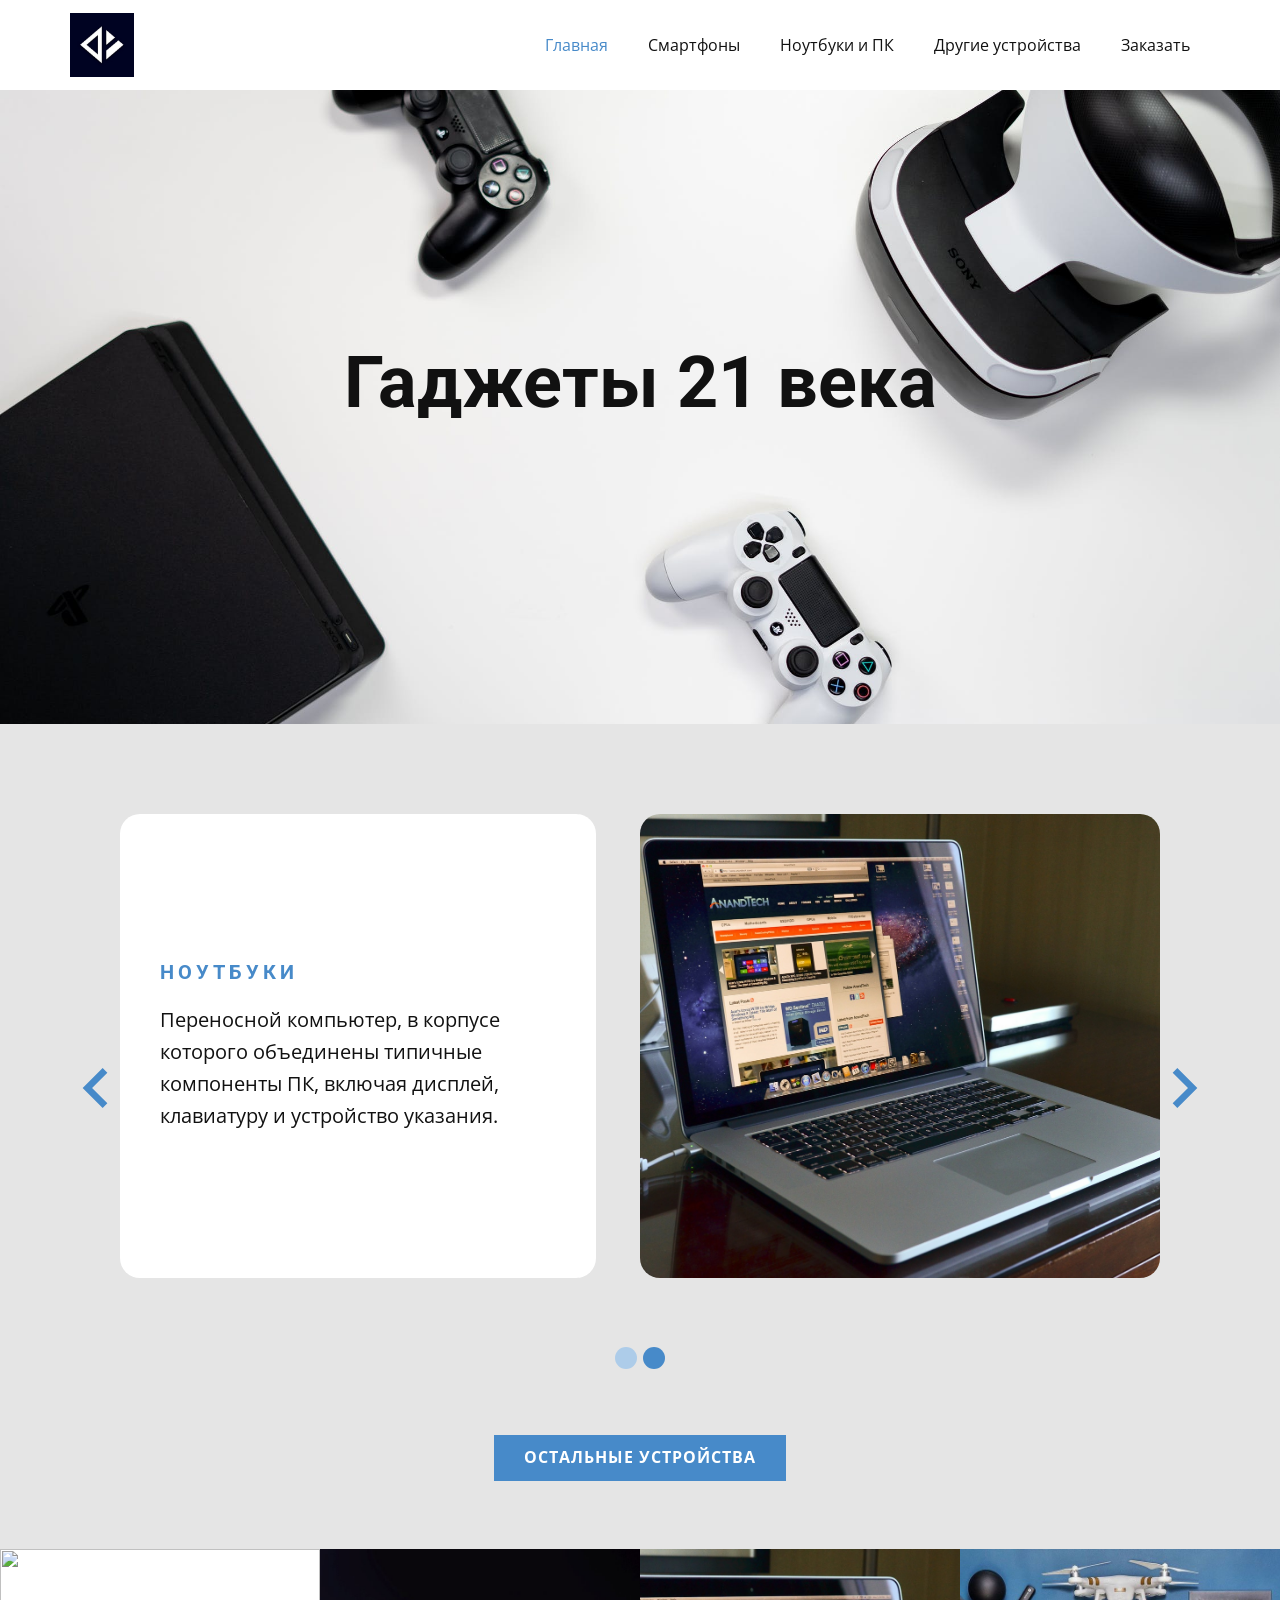
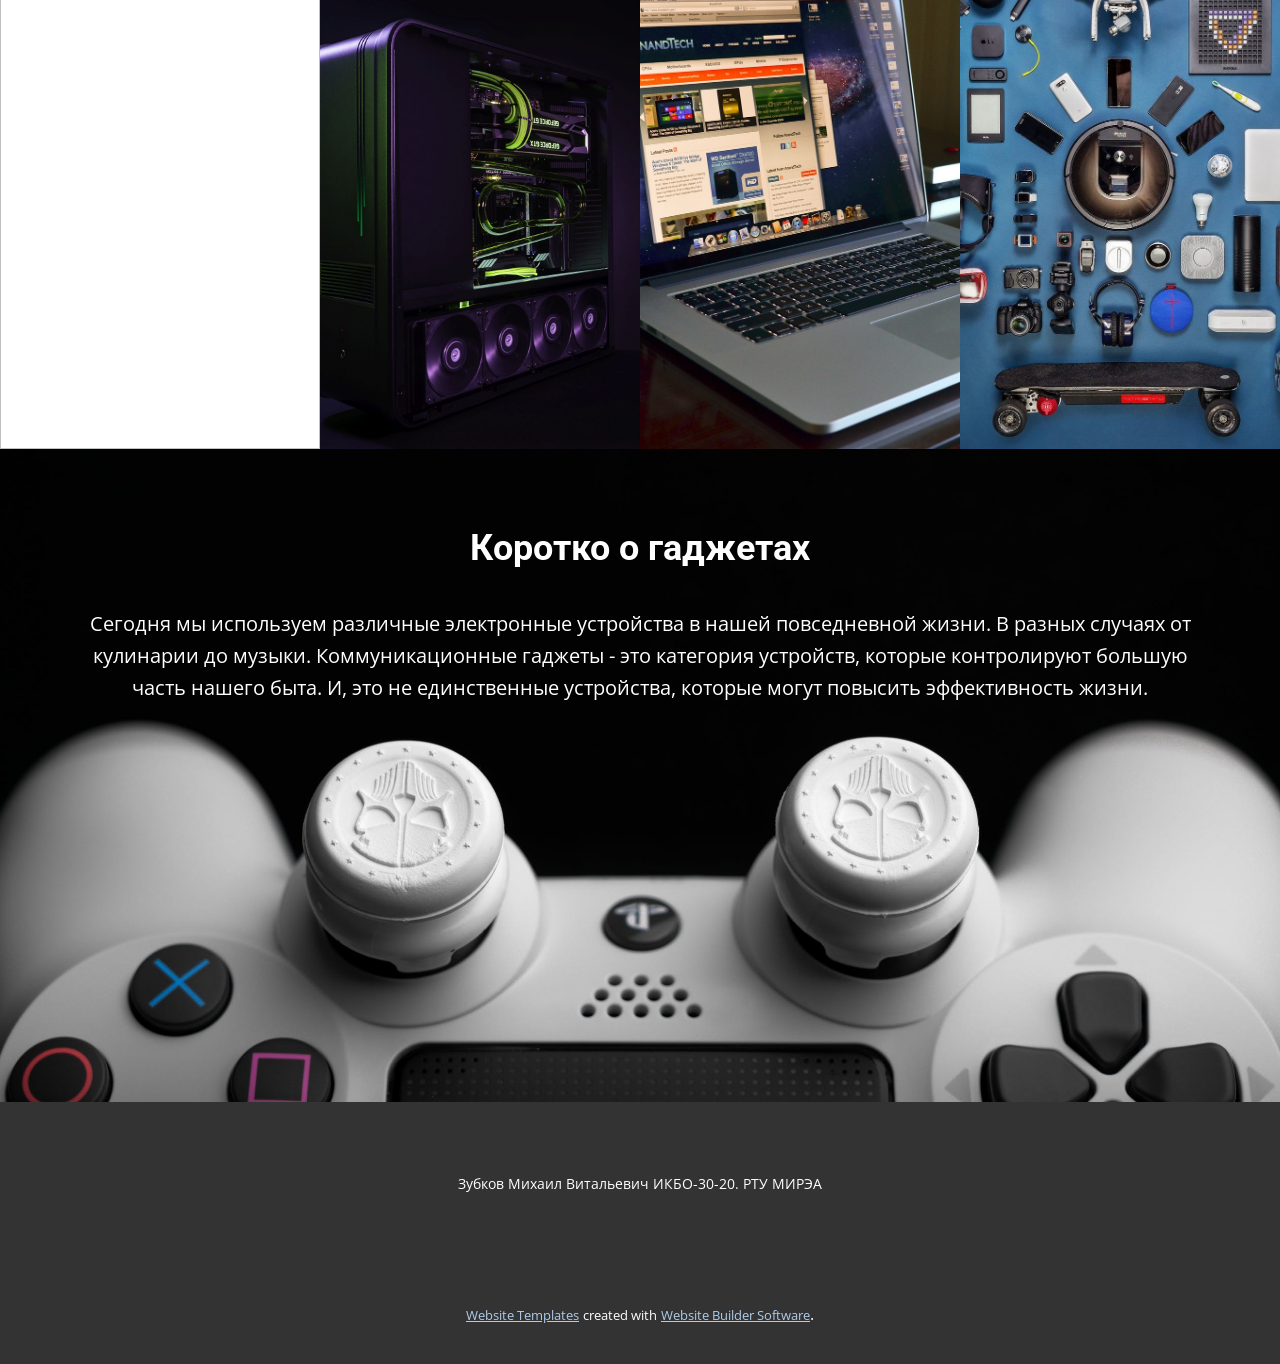
==== index.html @ f26ef7a9 "Make Site" ====
<!DOCTYPE html>
<html style="font-size: 16px;">
  <head>
    <meta name="viewport" content="width=device-width, initial-scale=1.0">
    <meta charset="utf-8">
    <meta name="keywords" content="Sign up and get fresh loot for popular games plus more, Our Story, Innovation in the gameindustry, Sign up and get fresh loot for popular games plus more, Game Gadgets, INTUITIVE, Download games and play free games every month.">
    <meta name="description" content="">
    <meta name="page_type" content="np-template-header-footer-from-plugin">
    <title>Главная</title>
    <link rel="stylesheet" href="nicepage.css" media="screen">
<link rel="stylesheet" href="Главная.css" media="screen">
    <script class="u-script" type="text/javascript" src="jquery.js" defer=""></script>
    <script class="u-script" type="text/javascript" src="nicepage.js" defer=""></script>
    <meta name="generator" content="Nicepage 4.0.3, nicepage.com">
    <link id="u-theme-google-font" rel="stylesheet" href="https://fonts.googleapis.com/css?family=Roboto:100,100i,300,300i,400,400i,500,500i,700,700i,900,900i|Open+Sans:300,300i,400,400i,600,600i,700,700i,800,800i">
    
    
    
    
    
    <script type="application/ld+json">{
		"@context": "http://schema.org",
		"@type": "Organization",
		"name": "",
		"logo": "images/MCTCVtNaCW6BbyiQyckxBPMwYhmwpcQS8bOUySHc8Q4OE2UVmwVtZSQzwDUkNX-sAagxTbqT9WUX7rdBka9RyM16.jpg"
}</script>
    <meta name="theme-color" content="#478ac9">
    <meta property="og:title" content="Главная">
    <meta property="og:type" content="website">
  </head>
  <body data-home-page="Главная.html" data-home-page-title="Главная" class="u-body"><header class="u-clearfix u-custom-color-1 u-header u-header" id="sec-bc69"><div class="u-clearfix u-sheet u-sheet-1">
        <a href="https://nicepage.com" class="u-image u-logo u-image-1" data-image-width="200" data-image-height="200">
          <img src="images/MCTCVtNaCW6BbyiQyckxBPMwYhmwpcQS8bOUySHc8Q4OE2UVmwVtZSQzwDUkNX-sAagxTbqT9WUX7rdBka9RyM16.jpg" class="u-logo-image u-logo-image-1">
        </a>
        <nav class="u-menu u-menu-dropdown u-offcanvas u-menu-1">
          <div class="menu-collapse" style="font-size: 1rem; letter-spacing: 0px;">
            <a class="u-button-style u-custom-left-right-menu-spacing u-custom-padding-bottom u-custom-top-bottom-menu-spacing u-nav-link u-text-active-palette-1-base u-text-hover-palette-2-base" href="#">
              <svg><use xmlns:xlink="http://www.w3.org/1999/xlink" xlink:href="#menu-hamburger"></use></svg>
              <svg version="1.1" xmlns="http://www.w3.org/2000/svg" xmlns:xlink="http://www.w3.org/1999/xlink"><defs><symbol id="menu-hamburger" viewBox="0 0 16 16" style="width: 16px; height: 16px;"><rect y="1" width="16" height="2"></rect><rect y="7" width="16" height="2"></rect><rect y="13" width="16" height="2"></rect>
</symbol>
</defs></svg>
            </a>
          </div>
          <div class="u-custom-menu u-nav-container">
            <ul class="u-nav u-unstyled u-nav-1"><li class="u-nav-item"><a class="u-button-style u-nav-link u-text-active-palette-1-base u-text-hover-palette-2-base" href="Главная.html" style="padding: 10px 20px;">Главная</a>
</li><li class="u-nav-item"><a class="u-button-style u-nav-link u-text-active-palette-1-base u-text-hover-palette-2-base" href="Смартфоны.html" style="padding: 10px 20px;">Смартфоны</a>
</li><li class="u-nav-item"><a class="u-button-style u-nav-link u-text-active-palette-1-base u-text-hover-palette-2-base" href="Ноутбуки-и-ПК.html" style="padding: 10px 20px;">Ноутбуки и ПК</a>
</li><li class="u-nav-item"><a class="u-button-style u-nav-link u-text-active-palette-1-base u-text-hover-palette-2-base" href="Другие-устройства.html" style="padding: 10px 20px;">Другие устройства</a>
</li><li class="u-nav-item"><a class="u-button-style u-nav-link u-text-active-palette-1-base u-text-hover-palette-2-base" href="Заказать.html" style="padding: 10px 20px;">Заказать</a>
</li></ul>
          </div>
          <div class="u-custom-menu u-nav-container-collapse">
            <div class="u-black u-container-style u-inner-container-layout u-opacity u-opacity-95 u-sidenav">
              <div class="u-inner-container-layout u-sidenav-overflow">
                <div class="u-menu-close"></div>
                <ul class="u-align-center u-nav u-popupmenu-items u-unstyled u-nav-2"><li class="u-nav-item"><a class="u-button-style u-nav-link" href="Главная.html" style="padding: 10px 20px;">Главная</a>
</li><li class="u-nav-item"><a class="u-button-style u-nav-link" href="Смартфоны.html" style="padding: 10px 20px;">Смартфоны</a>
</li><li class="u-nav-item"><a class="u-button-style u-nav-link" href="Ноутбуки-и-ПК.html" style="padding: 10px 20px;">Ноутбуки и ПК</a>
</li><li class="u-nav-item"><a class="u-button-style u-nav-link" href="Другие-устройства.html" style="padding: 10px 20px;">Другие устройства</a>
</li><li class="u-nav-item"><a class="u-button-style u-nav-link" href="Заказать.html" style="padding: 10px 20px;">Заказать</a>
</li></ul>
              </div>
            </div>
            <div class="u-black u-menu-overlay u-opacity u-opacity-70"></div>
          </div>
        </nav>
      </div></header>
    <section class="skrollable u-align-center u-clearfix u-image u-section-1" id="carousel_d30c" data-image-width="2250" data-image-height="1500">
      <div class="u-clearfix u-sheet u-sheet-1">
        <h2 class="u-text u-text-1">Гаджеты 21 века</h2>
      </div>
    </section>
    <section class="u-clearfix u-grey-10 u-section-2" id="carousel_ef70">
      <div class="u-clearfix u-sheet u-valign-middle-md u-valign-middle-sm u-valign-middle-xs u-valign-top-lg u-valign-top-xl u-sheet-1">
        <div id="carousel-8d1d" data-interval="3000" data-u-ride="carousel" class="u-carousel u-expanded-width u-slider u-slider-1">
          <ol class="u-absolute-hcenter u-carousel-indicators u-carousel-indicators-1">
            <li data-u-target="#carousel-8d1d" class="u-active u-active-palette-1-base u-hover-palette-1-base u-palette-1-light-2 u-shape-circle" data-u-slide-to="0" style="width: 22px; height: 22px;"></li>
            <li data-u-target="#carousel-8d1d" class="u-active-palette-1-base u-hover-palette-1-base u-palette-1-light-2 u-shape-circle" data-u-slide-to="1" style="width: 22px; height: 22px;"></li>
          </ol>
          <div class="u-carousel-inner" role="listbox">
            <div class="u-active u-carousel-item u-container-style u-slide">
              <div class="u-container-layout u-container-layout-1">
                <div class="u-align-center-md u-align-center-sm u-align-center-xs u-align-left-lg u-align-left-xl u-container-style u-expanded-width-md u-expanded-width-sm u-expanded-width-xs u-group u-radius-20 u-shape-round u-white u-group-1">
                  <div class="u-container-layout u-valign-middle u-container-layout-2">
                    <h3 class="u-text u-text-palette-1-base u-text-1">Телефоны</h3>
                    <p class="u-text u-text-2">Это аппарат, в котором функции сотовой связи сочетаются с функциями компьютера. Это умный телефон с функциями карманного компьютера.</p>
                  </div>
                </div>
                <img src="images/EE79bsfWsAcn0lu.jpg" alt="" class="u-expanded-width-md u-expanded-width-sm u-expanded-width-xs u-image u-image-round u-radius-20 u-image-1" data-image-width="1236" data-image-height="1600" data-href="Смартфоны.html" data-page-id="4600983">
              </div>
            </div>
            <div class="u-carousel-item u-container-style u-expanded-width u-slide">
              <div class="u-container-layout u-container-layout-3">
                <div class="u-align-center-md u-align-center-sm u-align-center-xs u-align-left-lg u-align-left-xl u-container-style u-expanded-width-md u-expanded-width-sm u-expanded-width-xs u-group u-radius-20 u-shape-round u-white u-group-2">
                  <div class="u-container-layout u-valign-middle u-container-layout-4">
                    <h3 class="u-text u-text-palette-1-base u-text-3">Ноутбуки</h3>
                    <p class="u-text u-text-4"> Переносной компьютер, в корпусе которого объединены типичные компоненты ПК, включая дисплей, клавиатуру и устройство указания.</p>
                  </div>
                </div>
                <img src="images/DSC_7407.jpg" alt="" class="u-expanded-width-md u-expanded-width-sm u-expanded-width-xs u-image u-image-round u-radius-20 u-image-2" data-image-width="1600" data-image-height="1059" data-href="Ноутбуки-и-ПК.html" data-page-id="82889008">
              </div>
            </div>
          </div>
          <a class="u-absolute-vcenter u-carousel-control u-carousel-control-prev u-spacing-5 u-text-palette-1-base u-carousel-control-1" href="#carousel-8d1d" role="button" data-u-slide="prev">
            <span aria-hidden="true">
              <svg viewBox="0 0 256 256"><g><polygon points="207.093,30.187 176.907,0 48.907,128 176.907,256 207.093,225.813 109.28,128"></polygon>
</g></svg>
            </span>
            <span class="sr-only">
              <svg viewBox="0 0 256 256"><g><polygon points="207.093,30.187 176.907,0 48.907,128 176.907,256 207.093,225.813 109.28,128"></polygon>
</g></svg>
            </span>
          </a>
          <a class="u-absolute-vcenter u-carousel-control u-carousel-control-next u-spacing-5 u-text-palette-1-base u-carousel-control-2" href="#carousel-8d1d" role="button" data-u-slide="next">
            <span aria-hidden="true">
              <svg viewBox="0 0 306 306"><g id="chevron-right"><polygon points="94.35,0 58.65,35.7 175.95,153 58.65,270.3 94.35,306 247.35,153"></polygon>
</g></svg>
            </span>
            <span class="sr-only">
              <svg viewBox="0 0 306 306"><g id="chevron-right"><polygon points="94.35,0 58.65,35.7 175.95,153 58.65,270.3 94.35,306 247.35,153"></polygon>
</g></svg>
            </span>
          </a>
        </div>
        <a href="Другие-устройства.html" data-page-id="16769671" class="u-align-center u-btn u-button-style u-hover-white u-palette-1-base u-btn-1">Остальные устройства</a>
      </div>
    </section>
    <section class="u-clearfix u-section-3" id="carousel_8992">
      <div class="u-expanded-width u-gallery u-layout-grid u-lightbox u-no-transition u-show-text-on-hover u-gallery-1">
        <div class="u-gallery-inner u-gallery-inner-1">
          <div class="u-effect-fade u-gallery-item" data-href="Смартфоны.html" data-page-id="4600983">
            <div class="u-back-slide" data-image-width="1391" data-image-height="1800">
              <img class="u-back-image u-expanded" src="https://pbs.twimg.com/media/EE79bsfWsAcn0lu.jpg:large">
            </div>
            <div class="u-over-slide u-shading u-over-slide-1">
              <h3 class="u-gallery-heading"></h3>
              <p class="u-gallery-text"></p>
            </div>
          </div>
          <div class="u-effect-fade u-gallery-item u-gallery-item-2" data-href="Ноутбуки-и-ПК.html" data-page-id="82889008">
            <div class="u-back-slide" data-image-width="2000" data-image-height="1500">
              <img class="u-back-image u-expanded" src="images/mbx-open.jpg">
            </div>
            <div class="u-over-slide u-shading u-over-slide-2">
              <h3 class="u-gallery-heading"></h3>
              <p class="u-gallery-text"></p>
            </div>
          </div>
          <div class="u-effect-fade u-gallery-item u-gallery-item-3" data-href="Ноутбуки-и-ПК.html" data-page-id="82889008">
            <div class="u-back-slide" data-image-width="1900" data-image-height="1258">
              <img class="u-back-image u-expanded" src="images/DSC_7407.jpg">
            </div>
            <div class="u-over-slide u-shading u-over-slide-3">
              <h3 class="u-gallery-heading"></h3>
              <p class="u-gallery-text"></p>
            </div>
          </div>
          <div class="u-effect-fade u-gallery-item" data-href="Другие-устройства.html" data-page-id="16769671">
            <div class="u-back-slide" data-image-width="1920" data-image-height="1280">
              <img class="u-back-image u-expanded" src="images/1550339761801.jpg">
            </div>
            <div class="u-over-slide u-shading u-over-slide-4">
              <h3 class="u-gallery-heading"></h3>
              <p class="u-gallery-text"></p>
            </div>
          </div>
        </div>
      </div>
    </section>
    <section class="u-align-center u-clearfix u-image u-section-4" id="carousel_924d" data-image-width="2520" data-image-height="1418">
      <div class="u-clearfix u-sheet u-sheet-1">
        <h2 class="u-text u-text-body-alt-color u-text-1">Коротко о гаджетах</h2>
        <p class="u-text u-text-white u-text-2"> Сегодня мы используем различные электронные устройства в нашей повседневной жизни. В разных случаях от кулинарии до музыки. Коммуникационные гаджеты - это категория устройств, которые контролируют большую часть нашего быта. И, это не единственные устройства, которые могут повысить эффективность жизни.</p>
      </div>
    </section>
    
    
    <footer class="u-align-center u-clearfix u-footer u-grey-80 u-footer" id="sec-95d5"><div class="u-clearfix u-sheet u-valign-middle u-sheet-1">
        <p class="u-small-text u-text u-text-variant u-text-1">Зубков Михаил Витальевич ИКБО-30-20. РТУ МИРЭА</p>
      </div></footer>
    <section class="u-backlink u-clearfix u-grey-80">
      <a class="u-link" href="https://nicepage.com/website-templates" target="_blank">
        <span>Website Templates</span>
      </a>
      <p class="u-text">
        <span>created with</span>
      </p>
      <a class="u-link" href="" target="_blank">
        <span>Website Builder Software</span>
      </a>. 
    </section>
  </body>
</html>
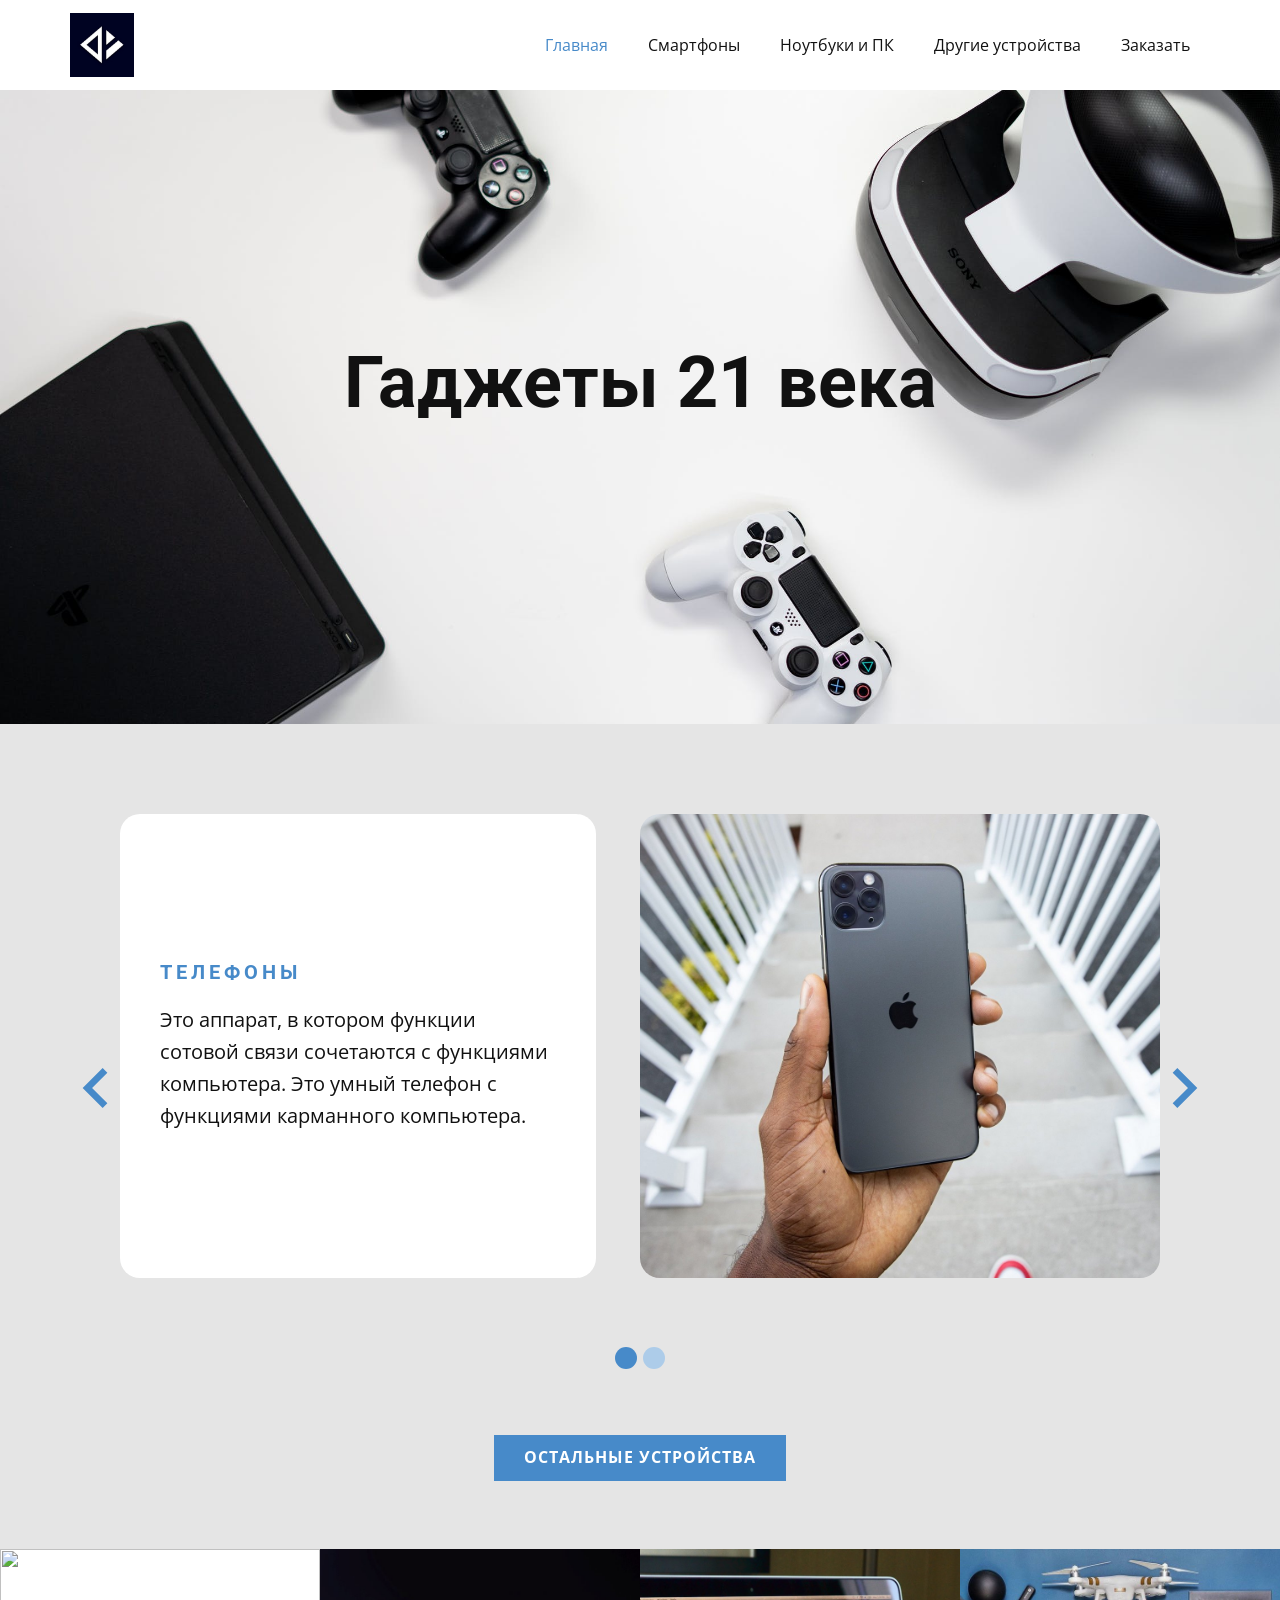
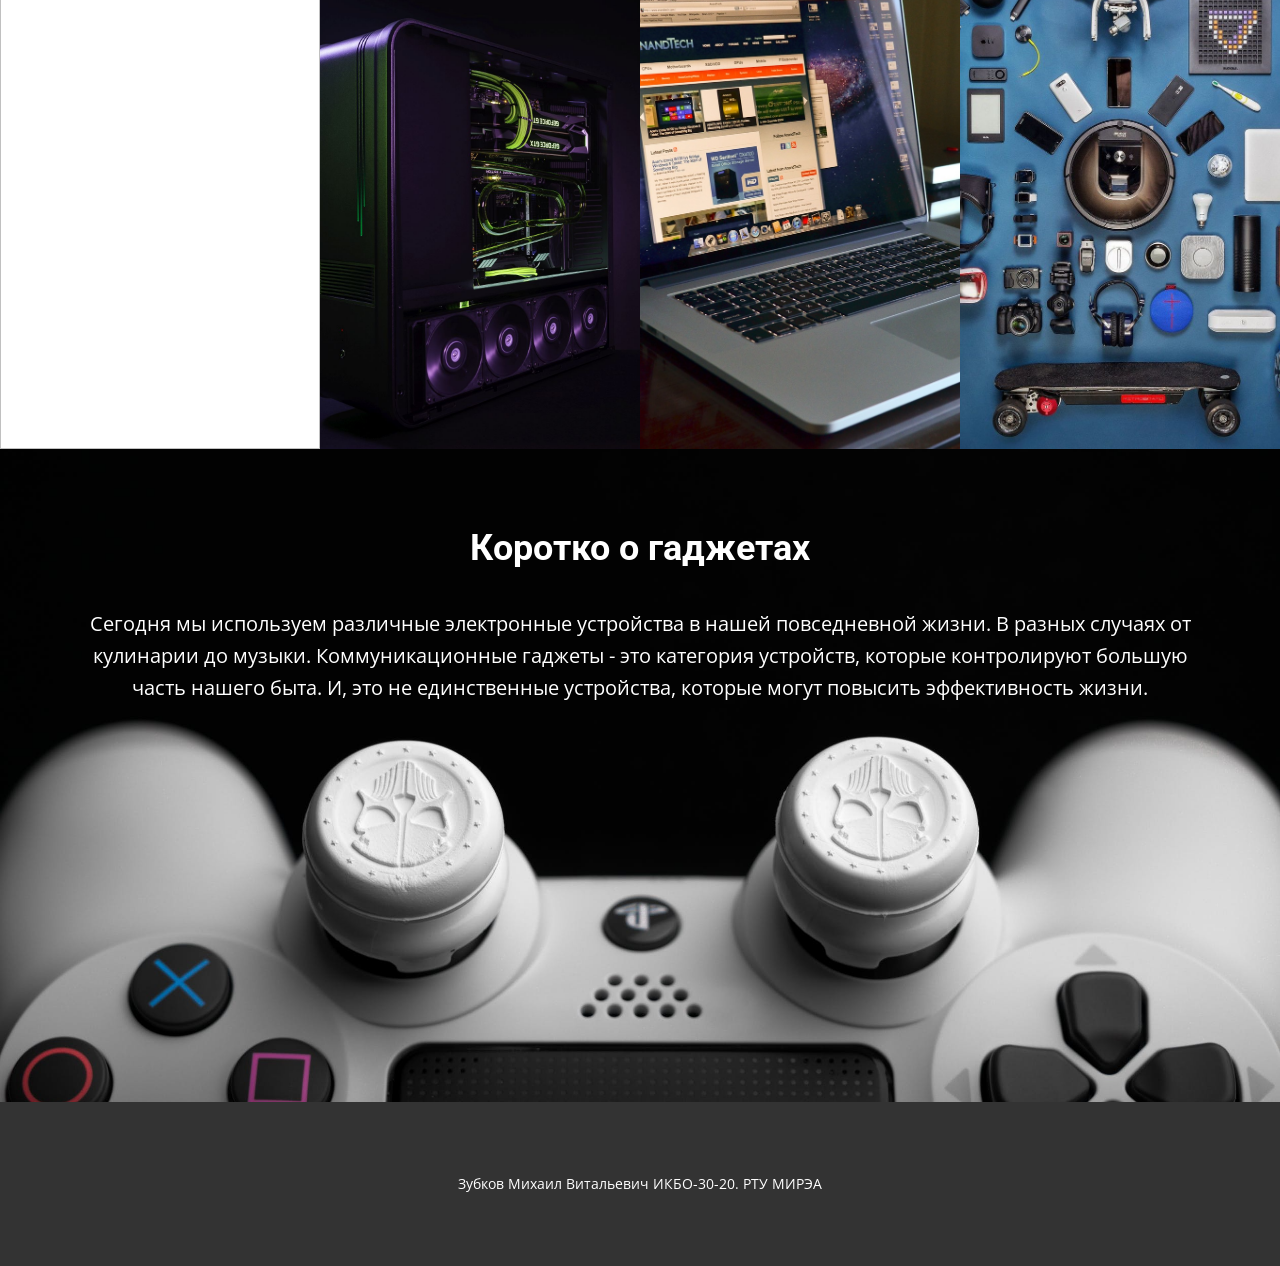
==== commit 664ca851: "Fix" ====
--- a/index.html
+++ b/index.html
@@ -178,16 +178,5 @@
     <footer class="u-align-center u-clearfix u-footer u-grey-80 u-footer" id="sec-95d5"><div class="u-clearfix u-sheet u-valign-middle u-sheet-1">
         <p class="u-small-text u-text u-text-variant u-text-1">Зубков Михаил Витальевич ИКБО-30-20. РТУ МИРЭА</p>
       </div></footer>
-    <section class="u-backlink u-clearfix u-grey-80">
-      <a class="u-link" href="https://nicepage.com/website-templates" target="_blank">
-        <span>Website Templates</span>
-      </a>
-      <p class="u-text">
-        <span>created with</span>
-      </p>
-      <a class="u-link" href="" target="_blank">
-        <span>Website Builder Software</span>
-      </a>. 
-    </section>
   </body>
 </html>
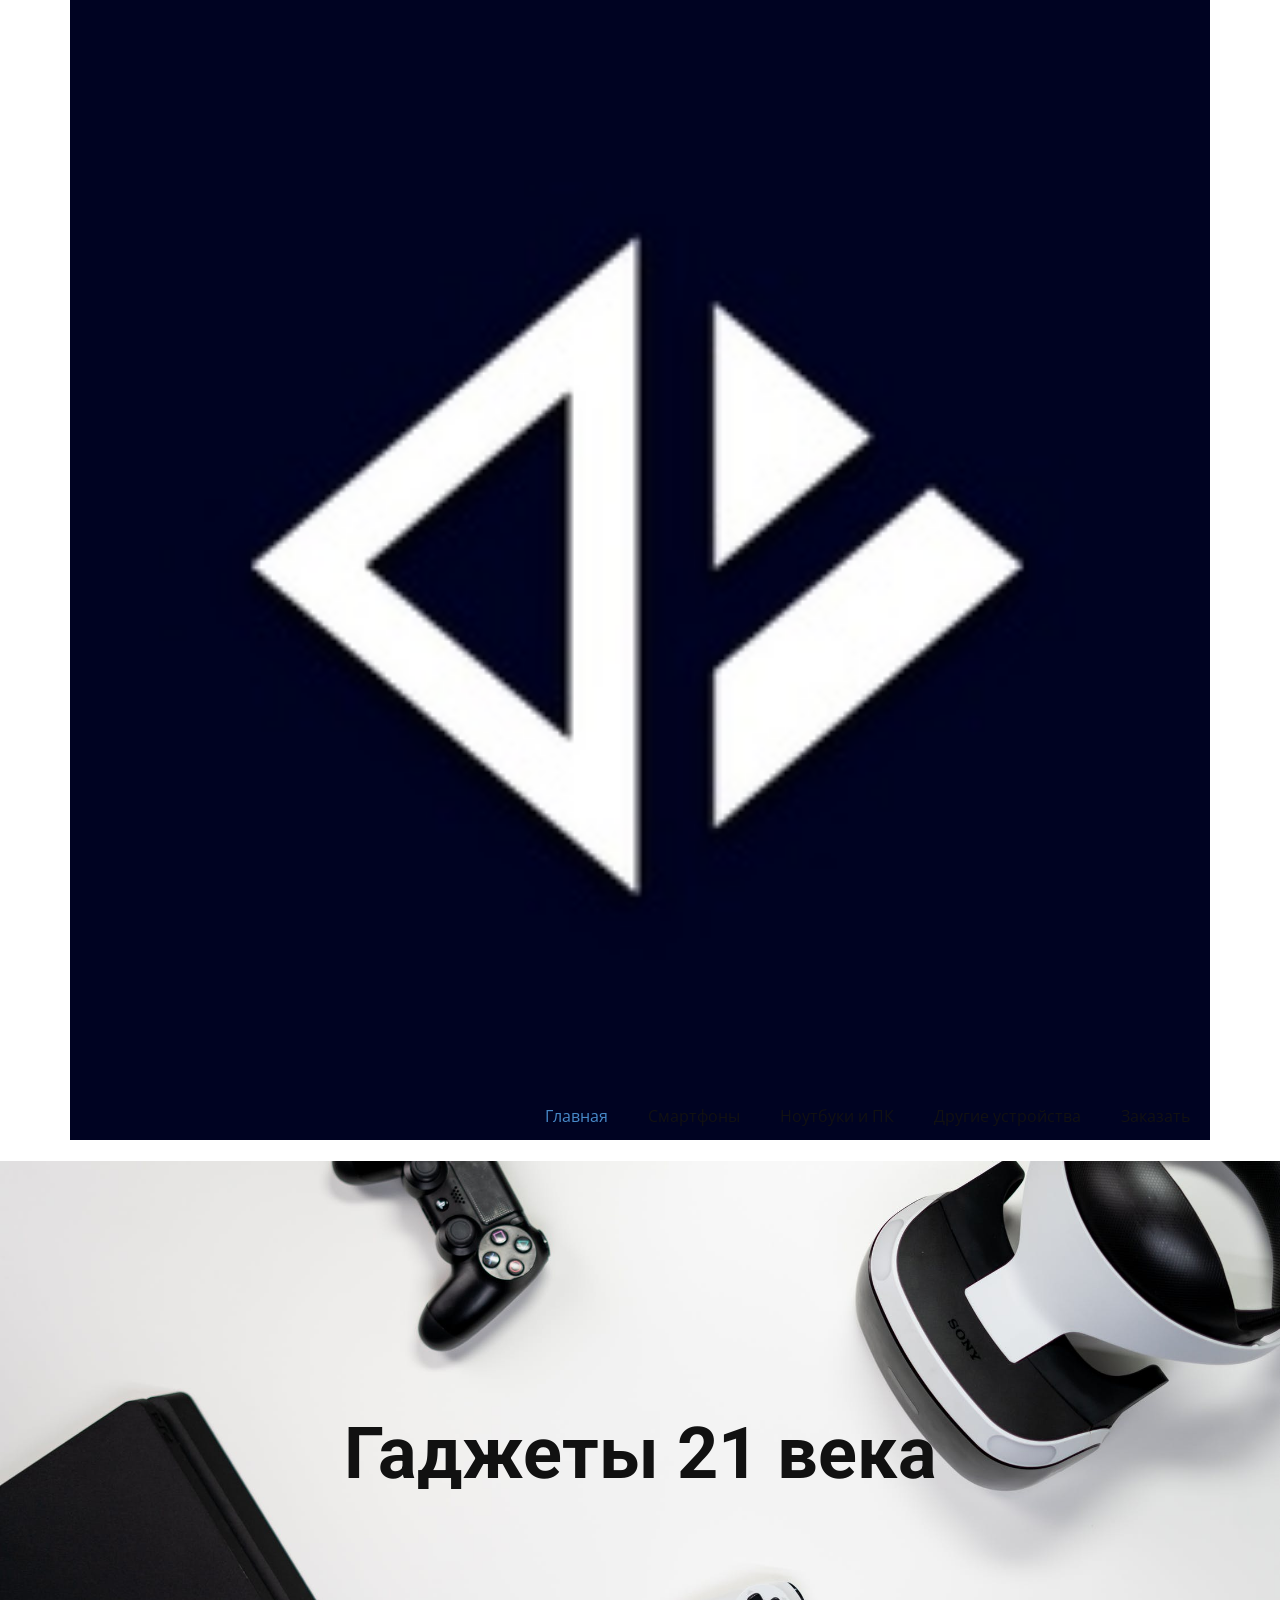
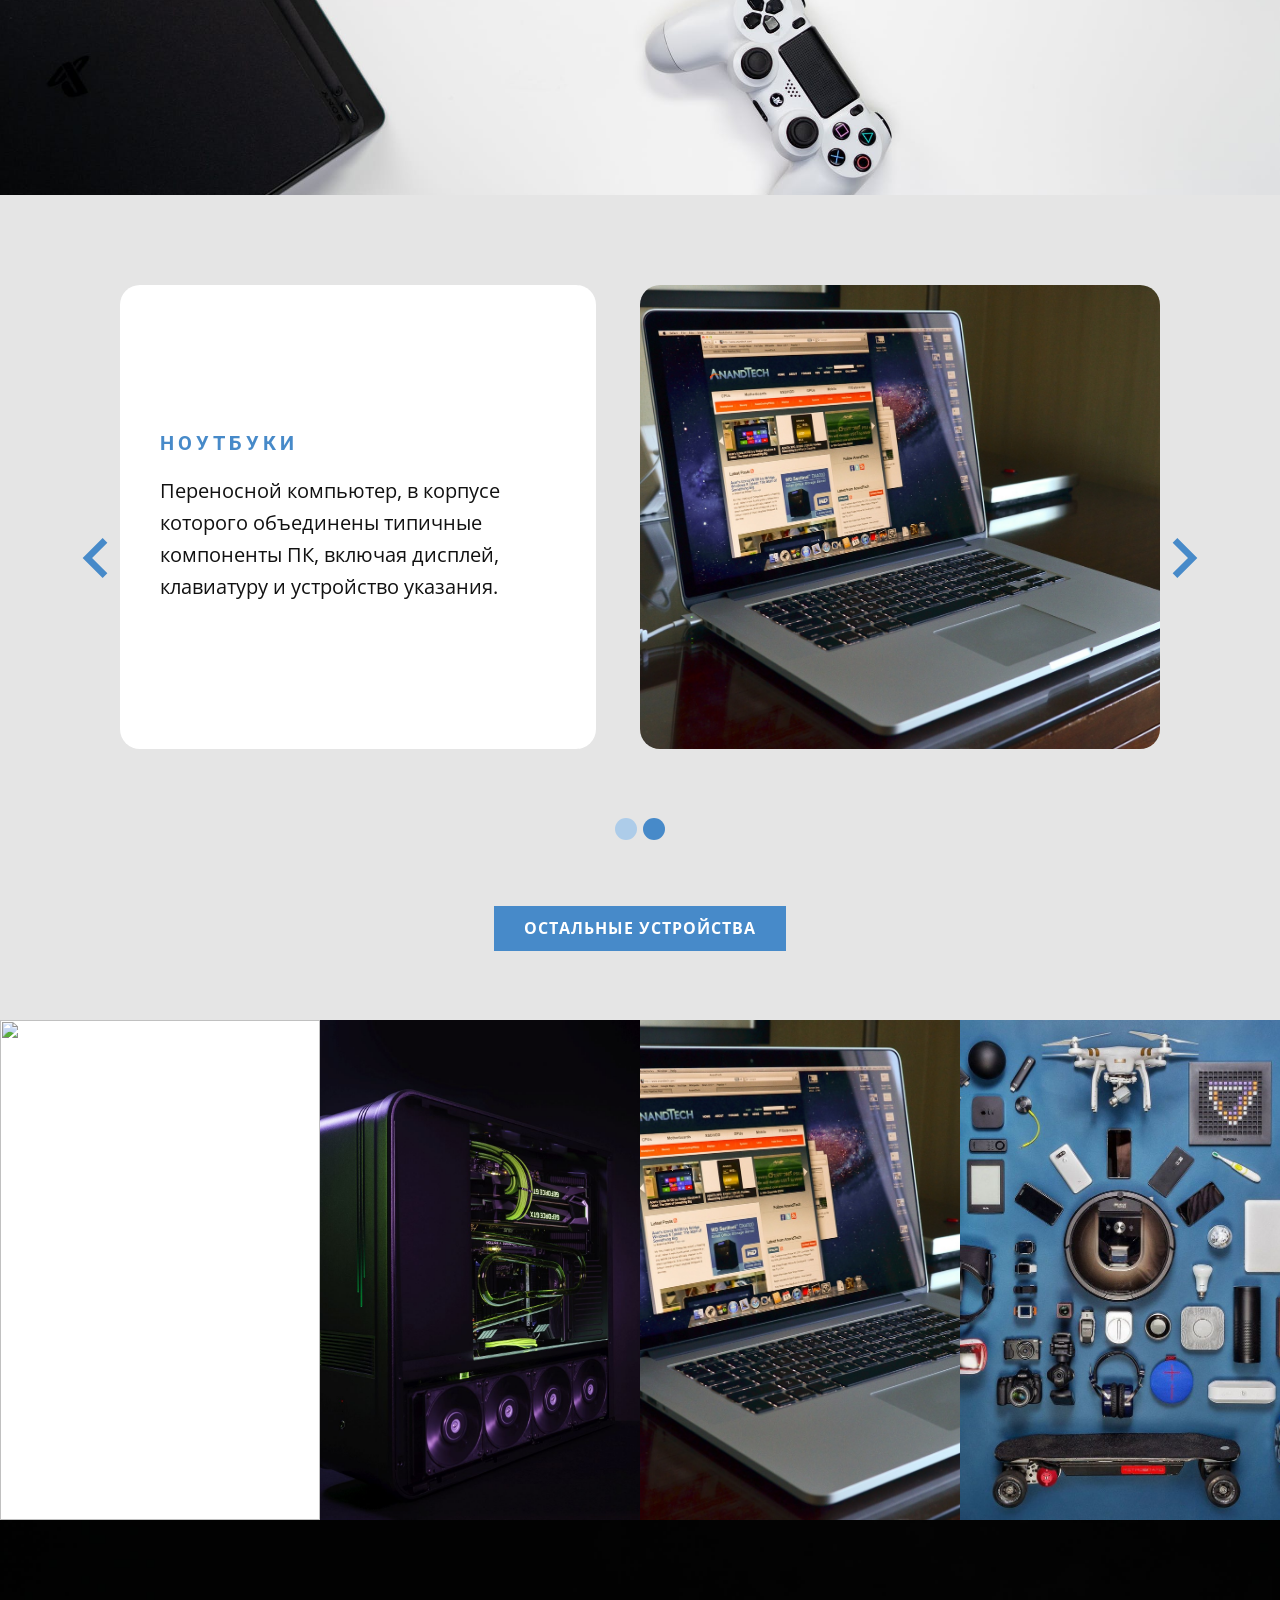
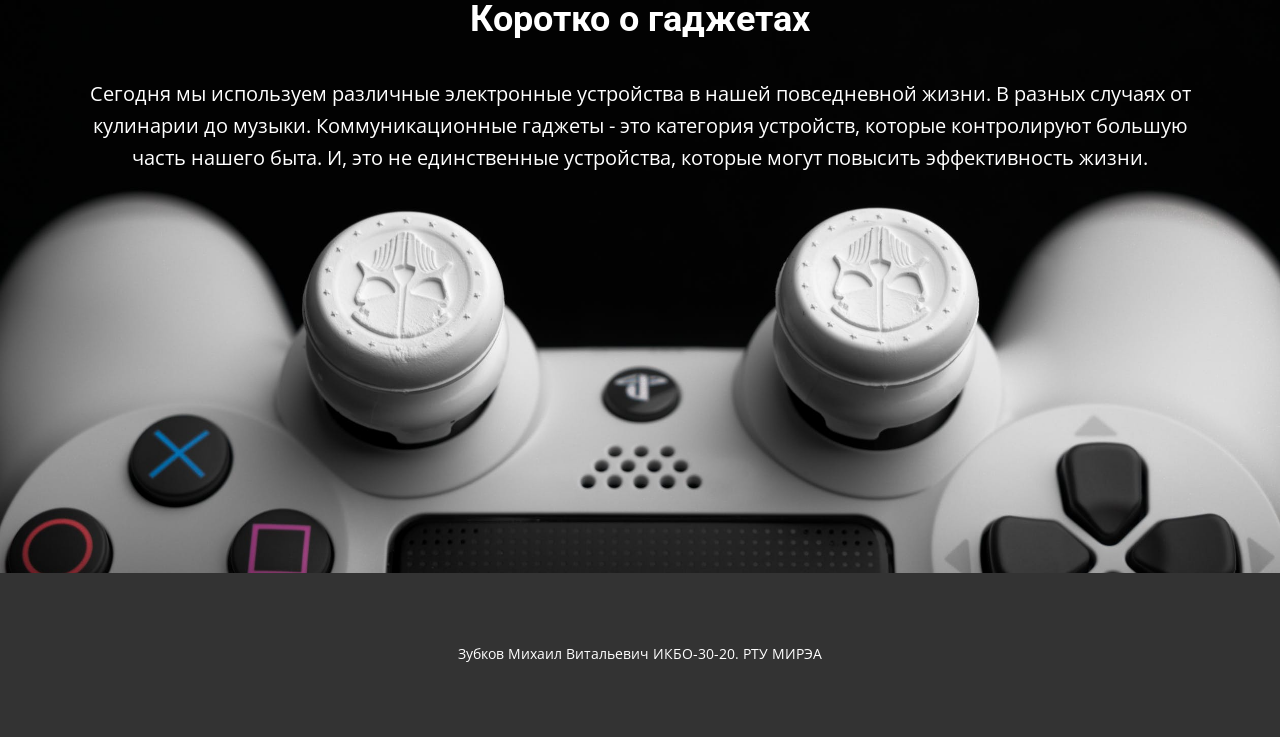
==== commit c60c02e8: "Fix 3" ====
--- a/index.html
+++ b/index.html
@@ -29,9 +29,7 @@
     <meta property="og:type" content="website">
   </head>
   <body data-home-page="Главная.html" data-home-page-title="Главная" class="u-body"><header class="u-clearfix u-custom-color-1 u-header u-header" id="sec-bc69"><div class="u-clearfix u-sheet u-sheet-1">
-        <a href="https://nicepage.com" class="u-image u-logo u-image-1" data-image-width="200" data-image-height="200">
-          <img src="images/MCTCVtNaCW6BbyiQyckxBPMwYhmwpcQS8bOUySHc8Q4OE2UVmwVtZSQzwDUkNX-sAagxTbqT9WUX7rdBka9RyM16.jpg" class="u-logo-image u-logo-image-1">
-        </a>
+        <img src="images/MCTCVtNaCW6BbyiQyckxBPMwYhmwpcQS8bOUySHc8Q4OE2UVmwVtZSQzwDUkNX-sAagxTbqT9WUX7rdBka9RyM16.jpg" class="u-logo-image u-logo-image-1">
         <nav class="u-menu u-menu-dropdown u-offcanvas u-menu-1">
           <div class="menu-collapse" style="font-size: 1rem; letter-spacing: 0px;">
             <a class="u-button-style u-custom-left-right-menu-spacing u-custom-padding-bottom u-custom-top-bottom-menu-spacing u-nav-link u-text-active-palette-1-base u-text-hover-palette-2-base" href="#">
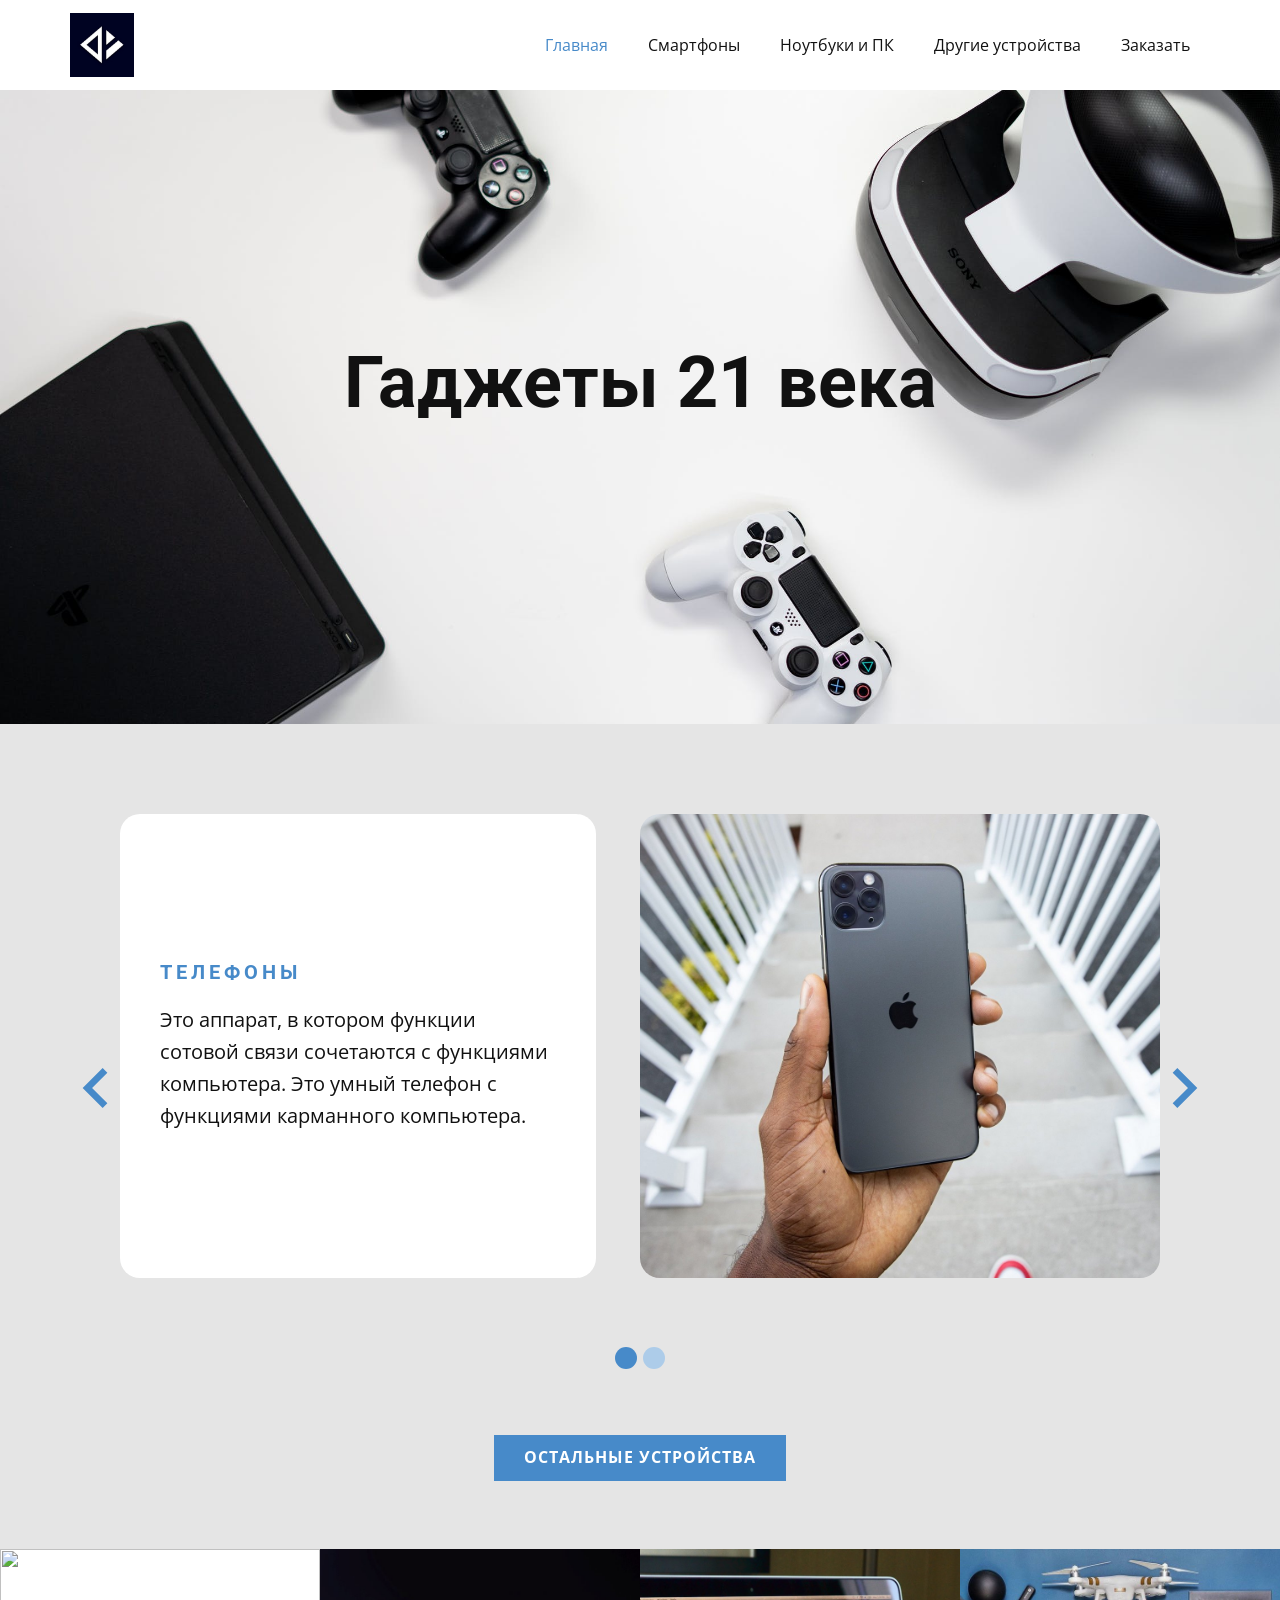
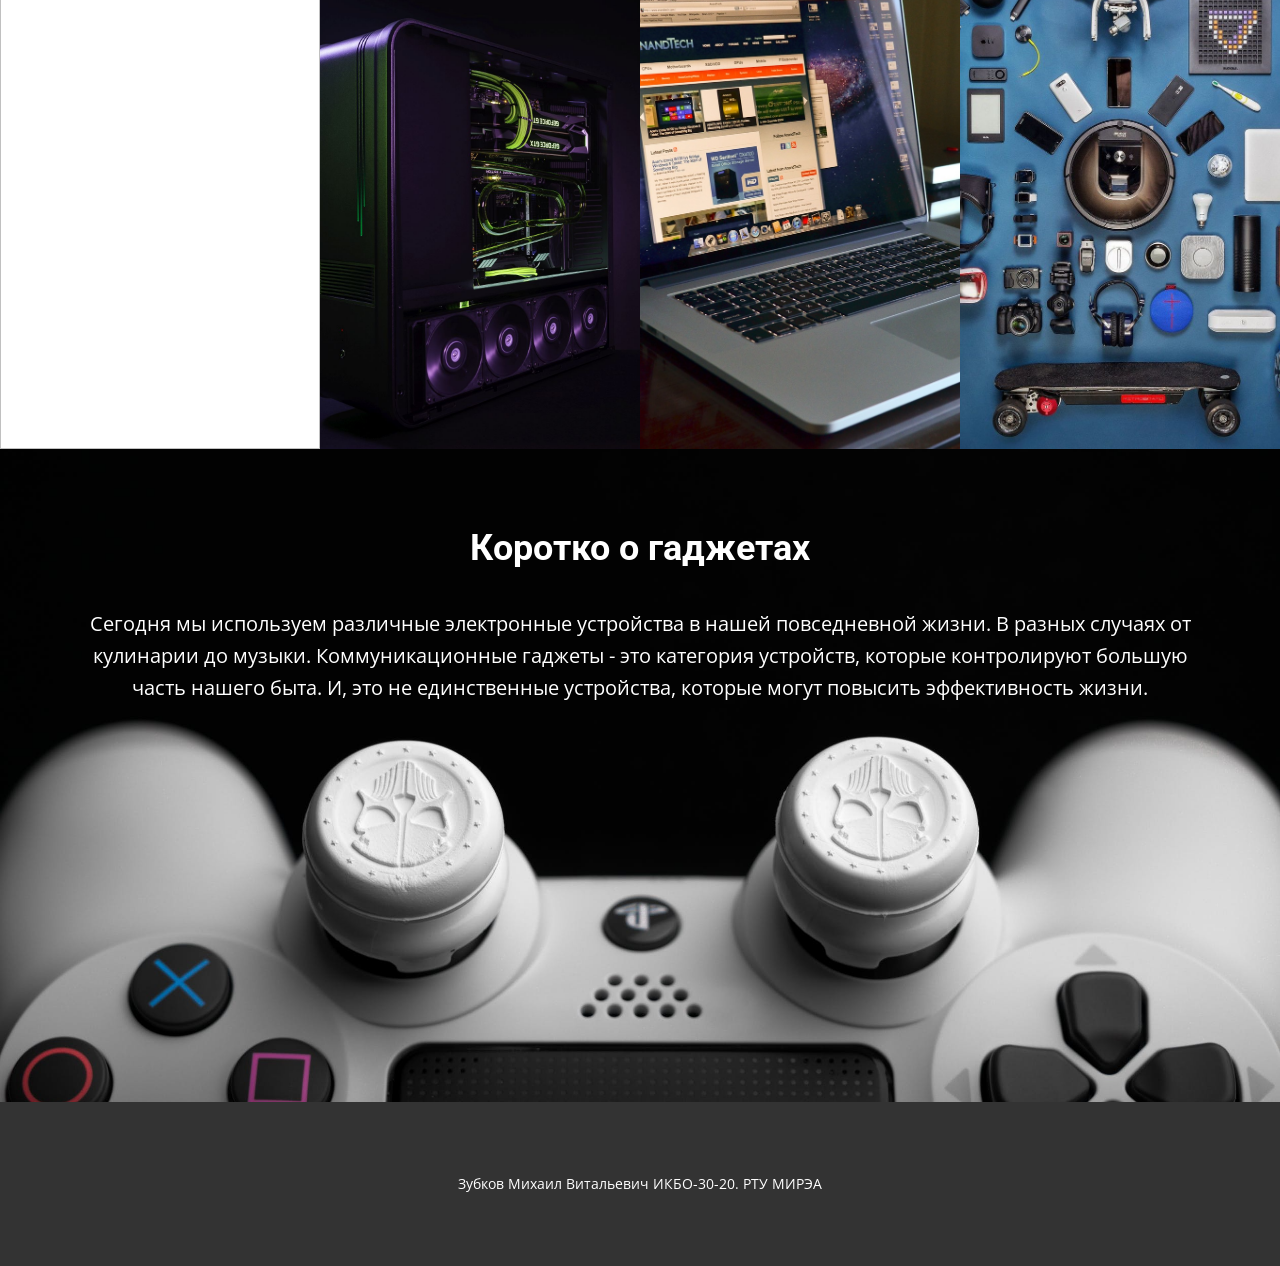
==== commit 6f5064e1: "Fix 4" ====
--- a/index.html
+++ b/index.html
@@ -11,12 +11,9 @@
 <link rel="stylesheet" href="Главная.css" media="screen">
     <script class="u-script" type="text/javascript" src="jquery.js" defer=""></script>
     <script class="u-script" type="text/javascript" src="nicepage.js" defer=""></script>
-    <meta name="generator" content="Nicepage 4.0.3, nicepage.com">
     <link id="u-theme-google-font" rel="stylesheet" href="https://fonts.googleapis.com/css?family=Roboto:100,100i,300,300i,400,400i,500,500i,700,700i,900,900i|Open+Sans:300,300i,400,400i,600,600i,700,700i,800,800i">
-    
-    
-    
-    
+        
+    <link rel="icon" href="https://manage.rtuitlab.dev/favicon.ico" type="image/x-icon">
     
     <script type="application/ld+json">{
 		"@context": "http://schema.org",
@@ -29,7 +26,9 @@
     <meta property="og:type" content="website">
   </head>
   <body data-home-page="Главная.html" data-home-page-title="Главная" class="u-body"><header class="u-clearfix u-custom-color-1 u-header u-header" id="sec-bc69"><div class="u-clearfix u-sheet u-sheet-1">
-        <img src="images/MCTCVtNaCW6BbyiQyckxBPMwYhmwpcQS8bOUySHc8Q4OE2UVmwVtZSQzwDUkNX-sAagxTbqT9WUX7rdBka9RyM16.jpg" class="u-logo-image u-logo-image-1">
+        <div class="u-image u-logo u-image-1" data-image-width="200" data-image-height="200">
+            <img src="images/MCTCVtNaCW6BbyiQyckxBPMwYhmwpcQS8bOUySHc8Q4OE2UVmwVtZSQzwDUkNX-sAagxTbqT9WUX7rdBka9RyM16.jpg" class="u-logo-image u-logo-image-1">
+        </div>
         <nav class="u-menu u-menu-dropdown u-offcanvas u-menu-1">
           <div class="menu-collapse" style="font-size: 1rem; letter-spacing: 0px;">
             <a class="u-button-style u-custom-left-right-menu-spacing u-custom-padding-bottom u-custom-top-bottom-menu-spacing u-nav-link u-text-active-palette-1-base u-text-hover-palette-2-base" href="#">
